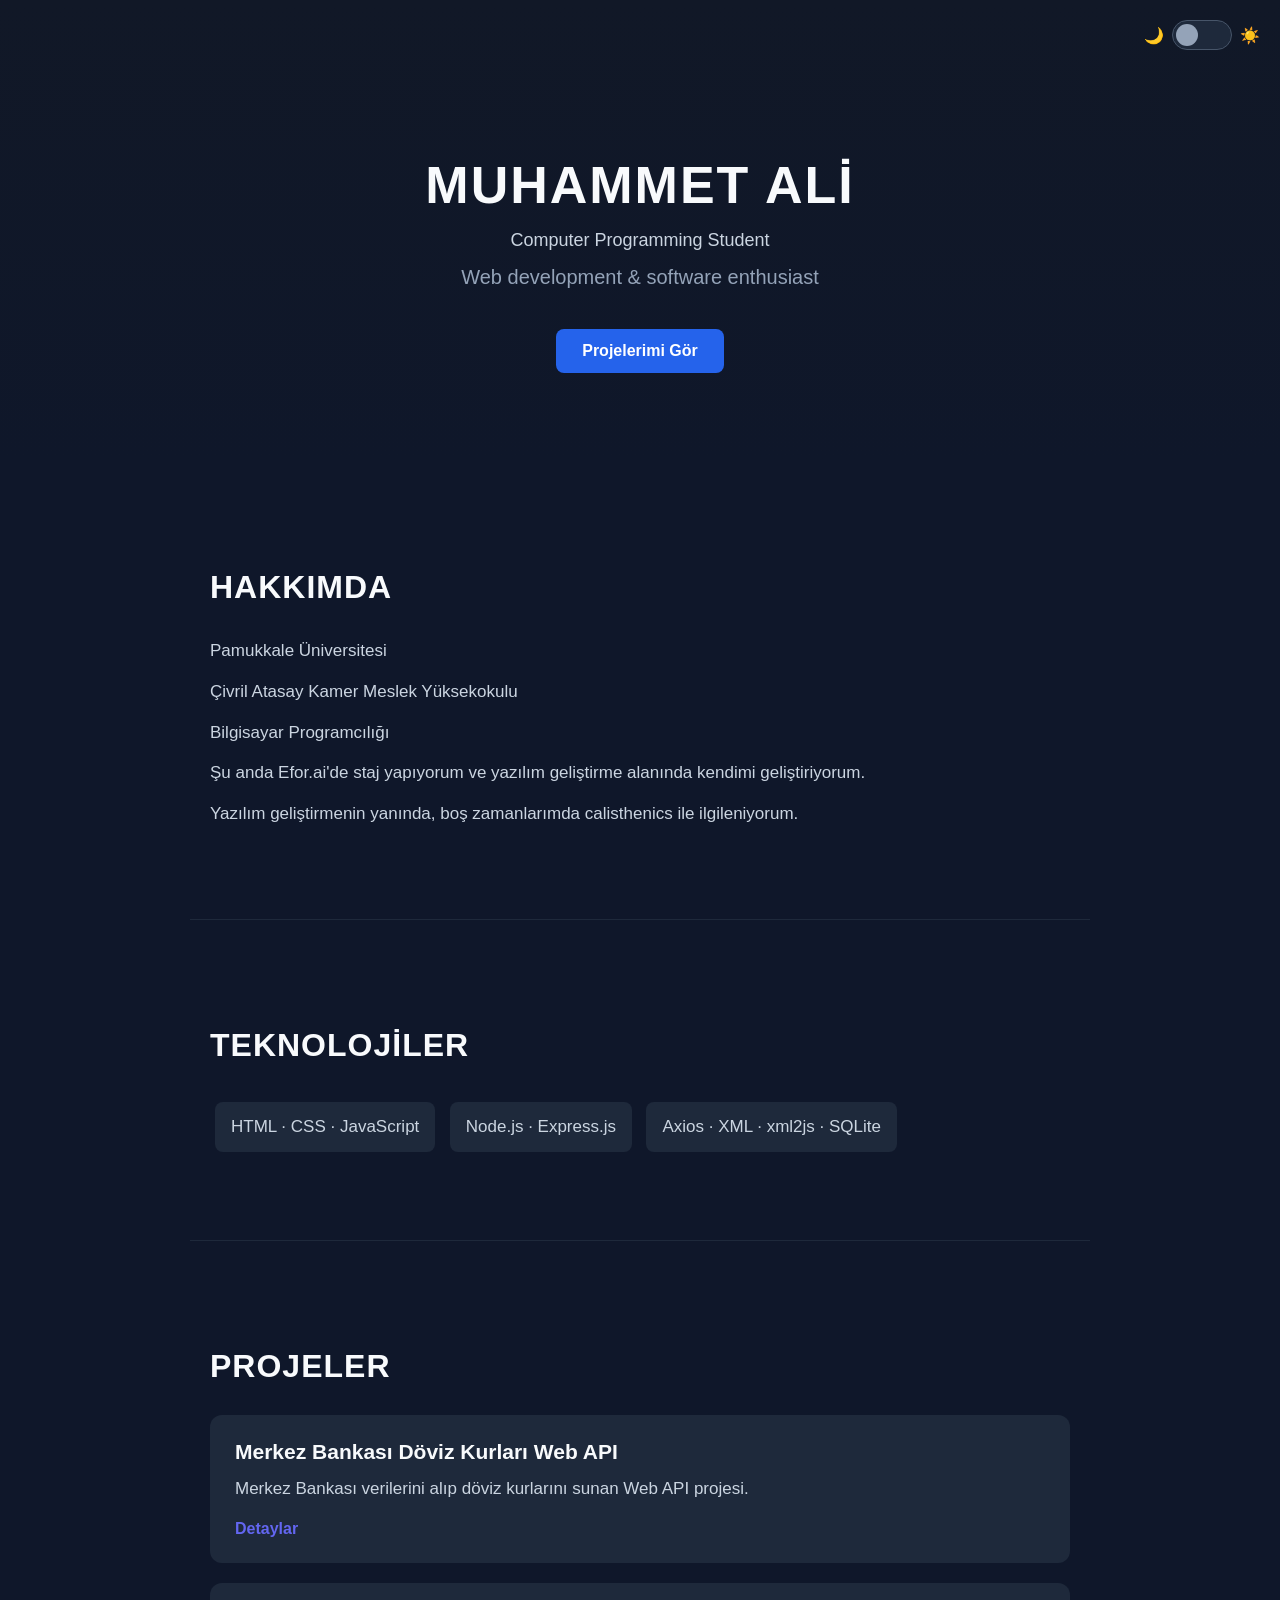
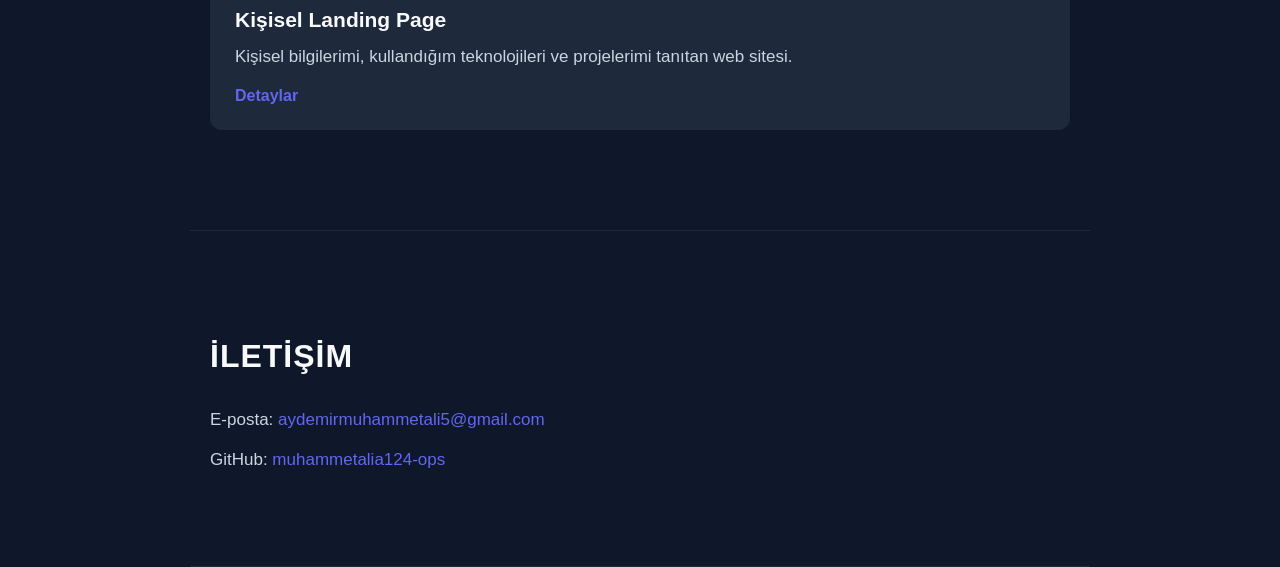
==== muhammet-ali-landing-page/index.html @ eb69b55d "Add files via upload" ====
<!DOCTYPE html>
<html lang="tr">
<head>
    <meta charset="UTF-8">
    <meta name="viewport" content="width=device-width, initial-scale=1.0">
    <title>Muhammet Ali | Computer Programming Student</title>

    <link rel="stylesheet" href="style.css">
</head>

<body>
    <div class="theme-toggle">
        <span>🌙</span>

        <label>
            <input type="checkbox" id="theme-switch">
            <span class="toggle-slider"></span>
        </label>

        <span>☀️</span>
    </div>

    <header>
        <h1>MUHAMMET ALİ</h1>
        <p>Computer Programming Student</p>
        <p class="hero-description">Web development & software enthusiast</p>

        <a href="projeler.html">Projelerimi Gör</a>
    </header>

    <section class="scroll-section">
        <h2>HAKKIMDA</h2>

        <p>Pamukkale Üniversitesi</p>
        <p>Çivril Atasay Kamer Meslek Yüksekokulu</p>
        <p>Bilgisayar Programcılığı</p>

        <p>
            Şu anda Efor.ai'de staj yapıyorum ve
            yazılım geliştirme alanında kendimi geliştiriyorum.
        </p>

        <p>
            Yazılım geliştirmenin yanında, boş zamanlarımda calisthenics ile ilgileniyorum.
        </p>
    </section>

    <section class="scroll-section">
        <h2>TEKNOLOJİLER</h2>

        <p class="tech-list">HTML · CSS · JavaScript</p>
        <p class="tech-list">Node.js · Express.js</p>
        <p class="tech-list">Axios · XML · xml2js · SQLite</p>
    </section>

    <section id="projeler" class="scroll-section">
        <h2>PROJELER</h2>

        <div class="project-card">
            <h3>Merkez Bankası Döviz Kurları Web API</h3>
            <p>Merkez Bankası verilerini alıp döviz kurlarını sunan Web API projesi.</p>
            
            <button class="details-button" onclick="toggleDetails(this)">
                Detaylar
            </button>

            <div class="project-details">
                <h4>Özellikler</h4>
                <p>CRUD · Cache (Önbellekleme)</p>

                <h4>Teknolojiler</h4>
                <p>Node.js · Express · Axios · XML · xml2js · @vercel/ncc</p>
            </div>
        </div>

        <div class="project-card">
            <h3>Kişisel Landing Page</h3>
            <p>Kişisel bilgilerimi, kullandığım teknolojileri ve projelerimi tanıtan web sitesi.</p>

            <button class="details-button" onclick="toggleDetails(this)">
                Detaylar
            </button>

            <div class="project-details">
                <h4>Özellikler</h4>
                <p>Responsive Tasarım · Scroll Animasyonları · Hover Efektleri</p>

                <h4>Teknolojiler</h4>
                <p>HTML · CSS · JavaScript</p>
            </div>
        </div>
    </section>

    <section id="iletisim" class="scroll-section">
        <h2>İLETİŞİM</h2>

        <p>
            E-posta:
            <a href="https://mail.google.com/mail/?view=cm&fs=1&to=aydemirmuhammetali5@gmail.com" target="_blank">
                aydemirmuhammetali5@gmail.com
            </a>
        </p>

        <p>
            GitHub:
            <a href="https://github.com/muhammetalia124-ops" target="_blank">
                muhammetalia124-ops
            </a>
        </p>
    </section>

<script src="script.js"></script>
</body>
</html>
---- muhammet-ali-landing-page/style.css ----
* {
    box-sizing: border-box;
}

body {
    margin: 0;
    font-family: Arial, sans-serif;
    background-color: #0f172a;
    color: #f8fafc;
}

header {
    text-align: center;
    padding: 120px 20px 90px;
    background: linear-gradient(180deg, #111827 0%, #0f172a 100%);
}

header h1 {
    font-size: 52px;
    margin-bottom: 15px;
    letter-spacing: 2px;
}

header p {
    margin: 10px 0;
    font-size: 18px;
    color: #cbd5e1;
}

.hero-description {
    font-size: 20px;
    color: #94a3b8;
    margin-top: 15px;
}

header a {
    display: inline-block;
    margin-top: 30px;
    padding: 13px 26px;
    background-color: #2563eb;
    color: white;
    text-decoration: none;
    border-radius: 8px;
    font-weight: bold;
    transition: 0.2s;
}

header a:hover {
    background-color: #3b82f6;
    transform: translateY(-2px);
}

section {
    max-width: 900px;
    margin: 0 auto;
    padding: 80px 20px;
    border-bottom: 1px solid #1e293b;
}

section h2 {
    font-size: 32px;
    margin-bottom: 30px;
    letter-spacing: 1px;
}

section p {
    font-size: 17px;
    line-height: 1.8;
    margin: 10px 0;
    color: #cbd5e1;
}

.tech-list {
    display: inline-block;
    margin: 8px 5px;
    padding: 10px 16px;
    background-color: #1e293b;
    border-radius: 8px;
    transition: background-color 0.3s ease;
}

.project-card {
    background-color: #1e293b;
    padding: 25px;
    margin-bottom: 20px;
    border-radius: 12px;
    transition: 0.3s ease;
}

.project-card:hover {
    box-shadow: 0 0 20px rgba(99, 102, 241, 0.25);
}

.project-card h3 {
    margin-top: 0;
    margin-bottom: 10px;
    font-size: 21px;
}

.project-card p {
    margin: 0;
}

.project-card a {
    display: block;
    margin-top: 15px;
    color: #6366f1;
    text-decoration: none;
    font-weight: bold;
    transition: color 0.3s ease;
}

.project-card a:hover {
    color: #818cf8;
    text-decoration: underline;
}

#iletisim a {
    color: #6366f1;
    text-decoration: none;
    transition: color 0.3s ease;
}

#iletisim a:hover {
    color: #818cf8;
    text-decoration: underline;
}

.scroll-section {
    opacity: 0;
    transform: translateY(30px);
    transition: opacity 0.7s ease, transform 0.7s ease;
}

.scroll-section.show {
    opacity: 1;
    transform: translateY(0);
}

@media (max-width: 800px) {
    header {
        padding: 80px 20px 60px;
    }

    header h1 {
        font-size: 36px;
    }

    header p {
        font-size: 16px;
    }

    .hero-description {
        font-size: 18px;
    }

    section {
        padding: 60px 20px;
    }

    section h2 {
        font-size: 28px;
    }

    section p {
        font-size: 16px;
    }

    .project-card {
        padding: 20px;
    }

    #iletisim a {
        font-size: 16px;
        overflow-wrap: anywhere;
    }

    .project-card a {
        font-size: 16px;
    }
}

.details-button {
    display: block;
    margin-top: 15px;
    background: none;
    border: none;
    padding: 0;
    color: #6366f1;
    font-size: 16px;
    font-weight: bold;
    cursor: pointer;
    transition: color 0.3s ease;
}

.details-button:hover {
    color: #818cf8;
    text-decoration: underline;
}

.project-details {
    display: none;
    margin-top: 20px;
}

.project-details.show {
    display: block;
}

.project-details h4 {
    margin-bottom: 5px;
}

.project-details p {
    margin-bottom: 15px;
}

.theme-toggle {
    position: fixed;
    top: 20px;
    right: 20px;
    display: flex;
    align-items: center;
    gap: 8px;
    z-index: 1000;
}

.theme-toggle label {
    position: relative;
    width: 60px;
    height: 30px;
    cursor: pointer;
}

.theme-toggle input {
    display: none;
}

.toggle-slider {
    position: absolute;
    inset: 0;
    background-color: #1e293b;
    border: 1px solid #475569;
    border-radius: 30px;
    transition: 0.3s ease;
}

.toggle-slider::before {
    content: "";
    position: absolute;
    width: 22px;
    height: 22px;
    left: 3px;
    top: 3px;
    background-color: #94a3b8;
    border-radius: 50%;
    transition: 0.3s ease;
}

.theme-toggle input:checked + .toggle-slider {
    background-color: #e2e8f0;
}

.theme-toggle input:checked + .toggle-slider::before {
    transform: translateX(30px);
    background-color: #f59e0b;
}

body.light-theme {
    background-color: #f1f5f9;
    color: #172033;
}

body.light-theme header {
    background: linear-gradient(180deg, #ffffff 0%, #f1f5f9 100%);
}

body.light-theme header p,
body.light-theme section p {
    color: #475569;
}

body.light-theme section {
    border-bottom-color: #cbd5e1;
}

body.light-theme .tech-list {
    background-color: #e2e8f0;
}

body.light-theme .project-card {
    background-color: #e2e8f0;
}

body.light-theme .project-card a,
body.light-theme #iletisim a,
body.light-theme .details-button {
    color: #b45309;
}

body.light-theme .project-card a:hover,
body.light-theme #iletisim a:hover,
body.light-theme .details-button:hover {
    color: #d97706;
}

body.light-theme .tech-list:hover {
    background-color: #f59e0b;
}

body.light-theme .project-card:hover {
    box-shadow: 0 0 20px rgba(245, 158, 11, 0.25);
}

.back-button {
    position: fixed;
    top: 20px;
    left: 20px;
    color: #64748b;
    text-decoration: none;
    font-size: 32px;
    font-weight: bold;
    z-index: 1000;
}

.tech-list:hover {
    background-color: #6366f1;
}
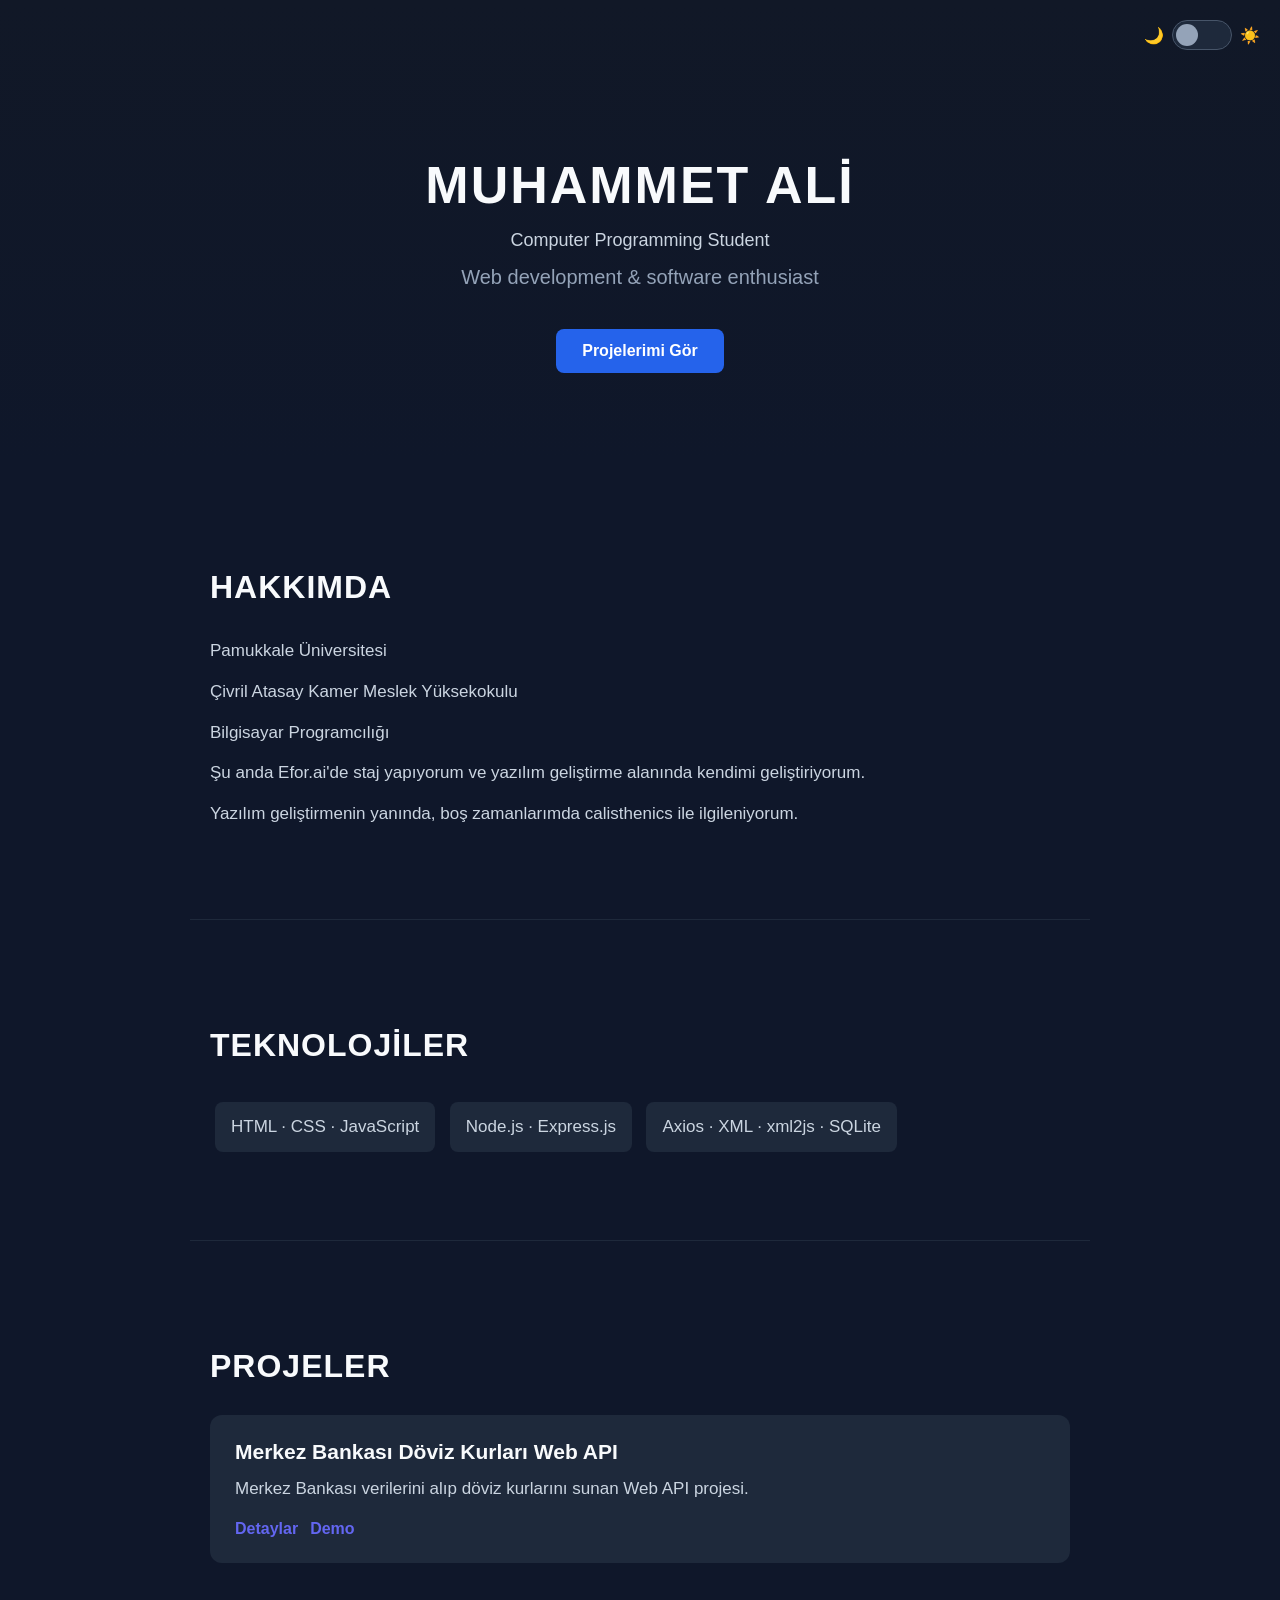
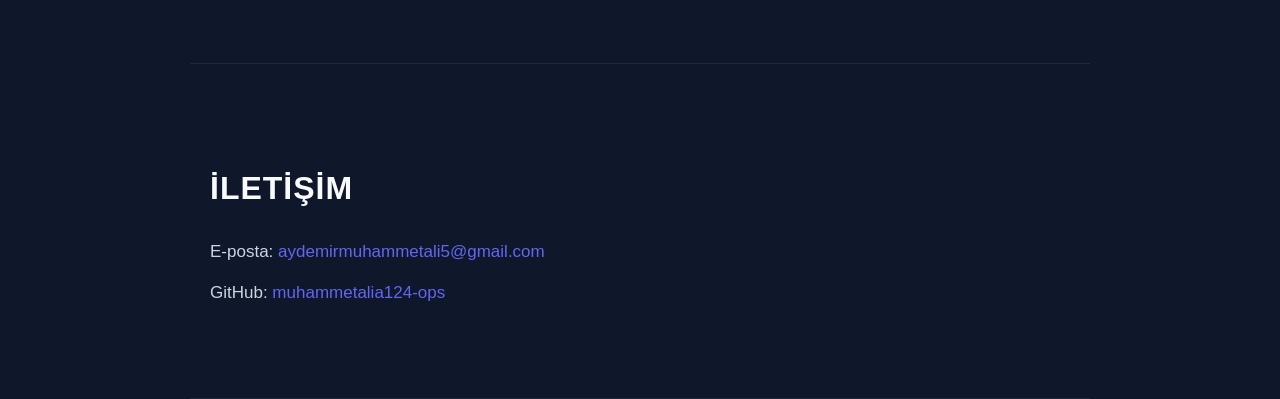
==== commit 7558be3f: "Add files via upload" ====
--- a/muhammet-ali-landing-page/index.html
+++ b/muhammet-ali-landing-page/index.html
@@ -59,10 +59,16 @@
         <div class="project-card">
             <h3>Merkez Bankası Döviz Kurları Web API</h3>
             <p>Merkez Bankası verilerini alıp döviz kurlarını sunan Web API projesi.</p>
-            
-            <button class="details-button" onclick="toggleDetails(this)">
-                Detaylar
-            </button>
+
+            <div class="project-actions">
+                <button class="details-button" onclick="toggleDetails(this)">
+                    Detaylar
+                </button>
+
+                <a href="https://merkez-bankasi-doviz-api.onrender.com" target="_blank" rel="noopener noreferrer" class="details-button">
+                    Demo
+                </a>
+            </div>
 
             <div class="project-details">
                 <h4>Özellikler</h4>
@@ -70,23 +76,6 @@
 
                 <h4>Teknolojiler</h4>
                 <p>Node.js · Express · Axios · XML · xml2js · @vercel/ncc</p>
-            </div>
-        </div>
-
-        <div class="project-card">
-            <h3>Kişisel Landing Page</h3>
-            <p>Kişisel bilgilerimi, kullandığım teknolojileri ve projelerimi tanıtan web sitesi.</p>
-
-            <button class="details-button" onclick="toggleDetails(this)">
-                Detaylar
-            </button>
-
-            <div class="project-details">
-                <h4>Özellikler</h4>
-                <p>Responsive Tasarım · Scroll Animasyonları · Hover Efektleri</p>
-
-                <h4>Teknolojiler</h4>
-                <p>HTML · CSS · JavaScript</p>
             </div>
         </div>
     </section>
--- a/muhammet-ali-landing-page/style.css
+++ b/muhammet-ali-landing-page/style.css
@@ -180,9 +180,17 @@
     }
 }
 
+.project-actions {
+    display: flex;
+    flex-wrap: wrap;
+    gap: 12px;
+    margin-top: 15px;
+    align-items: center;
+}
+
 .details-button {
-    display: block;
-    margin-top: 15px;
+    display: inline-block;
+    margin-top: 0;
     background: none;
     border: none;
     padding: 0;
@@ -191,6 +199,7 @@
     font-weight: bold;
     cursor: pointer;
     transition: color 0.3s ease;
+    text-decoration: none;
 }
 
 .details-button:hover {
@@ -198,6 +207,11 @@
     text-decoration: underline;
 }
 
+.project-card a.details-button {
+    display: inline-block;
+    margin-top: 0;
+}
+
 .project-details {
     display: none;
     margin-top: 20px;
@@ -216,7 +230,7 @@
 }
 
 .theme-toggle {
-    position: fixed;
+    position: absolute;
     top: 20px;
     right: 20px;
     display: flex;
@@ -325,4 +339,13 @@
 
 .tech-list:hover {
     background-color: #6366f1;
-}+}
+
+.details-button:hover {
+    text-decoration: none !important;
+}
+
+body {
+  user-select: none;
+  cursor: default;
+}
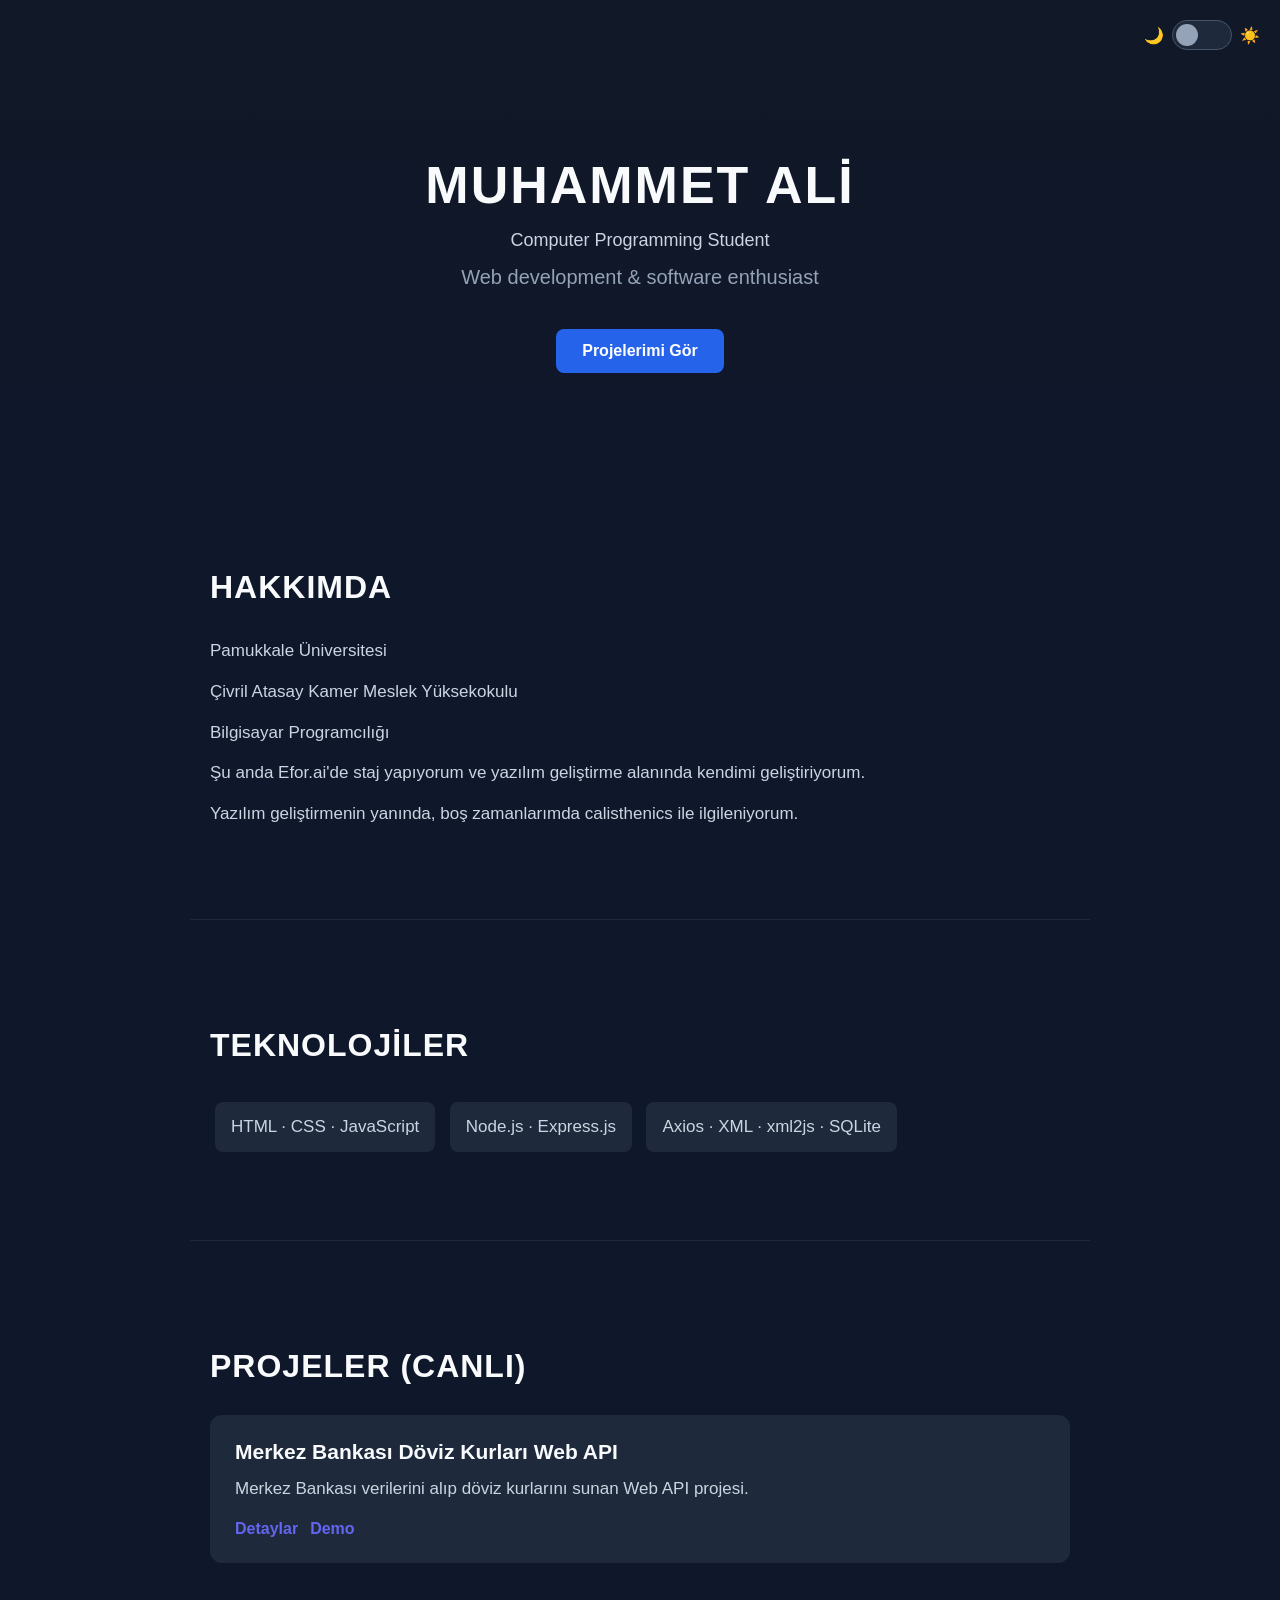
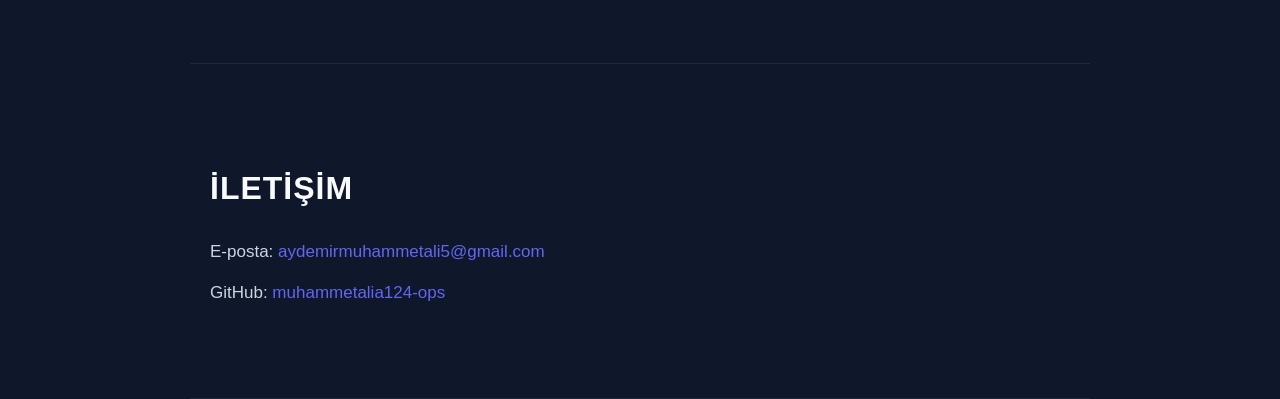
==== commit 5f720acc: "Add files via upload" ====
--- a/muhammet-ali-landing-page/index.html
+++ b/muhammet-ali-landing-page/index.html
@@ -54,7 +54,7 @@
     </section>
 
     <section id="projeler" class="scroll-section">
-        <h2>PROJELER</h2>
+        <h2>PROJELER (CANLI)</h2>
 
         <div class="project-card">
             <h3>Merkez Bankası Döviz Kurları Web API</h3>
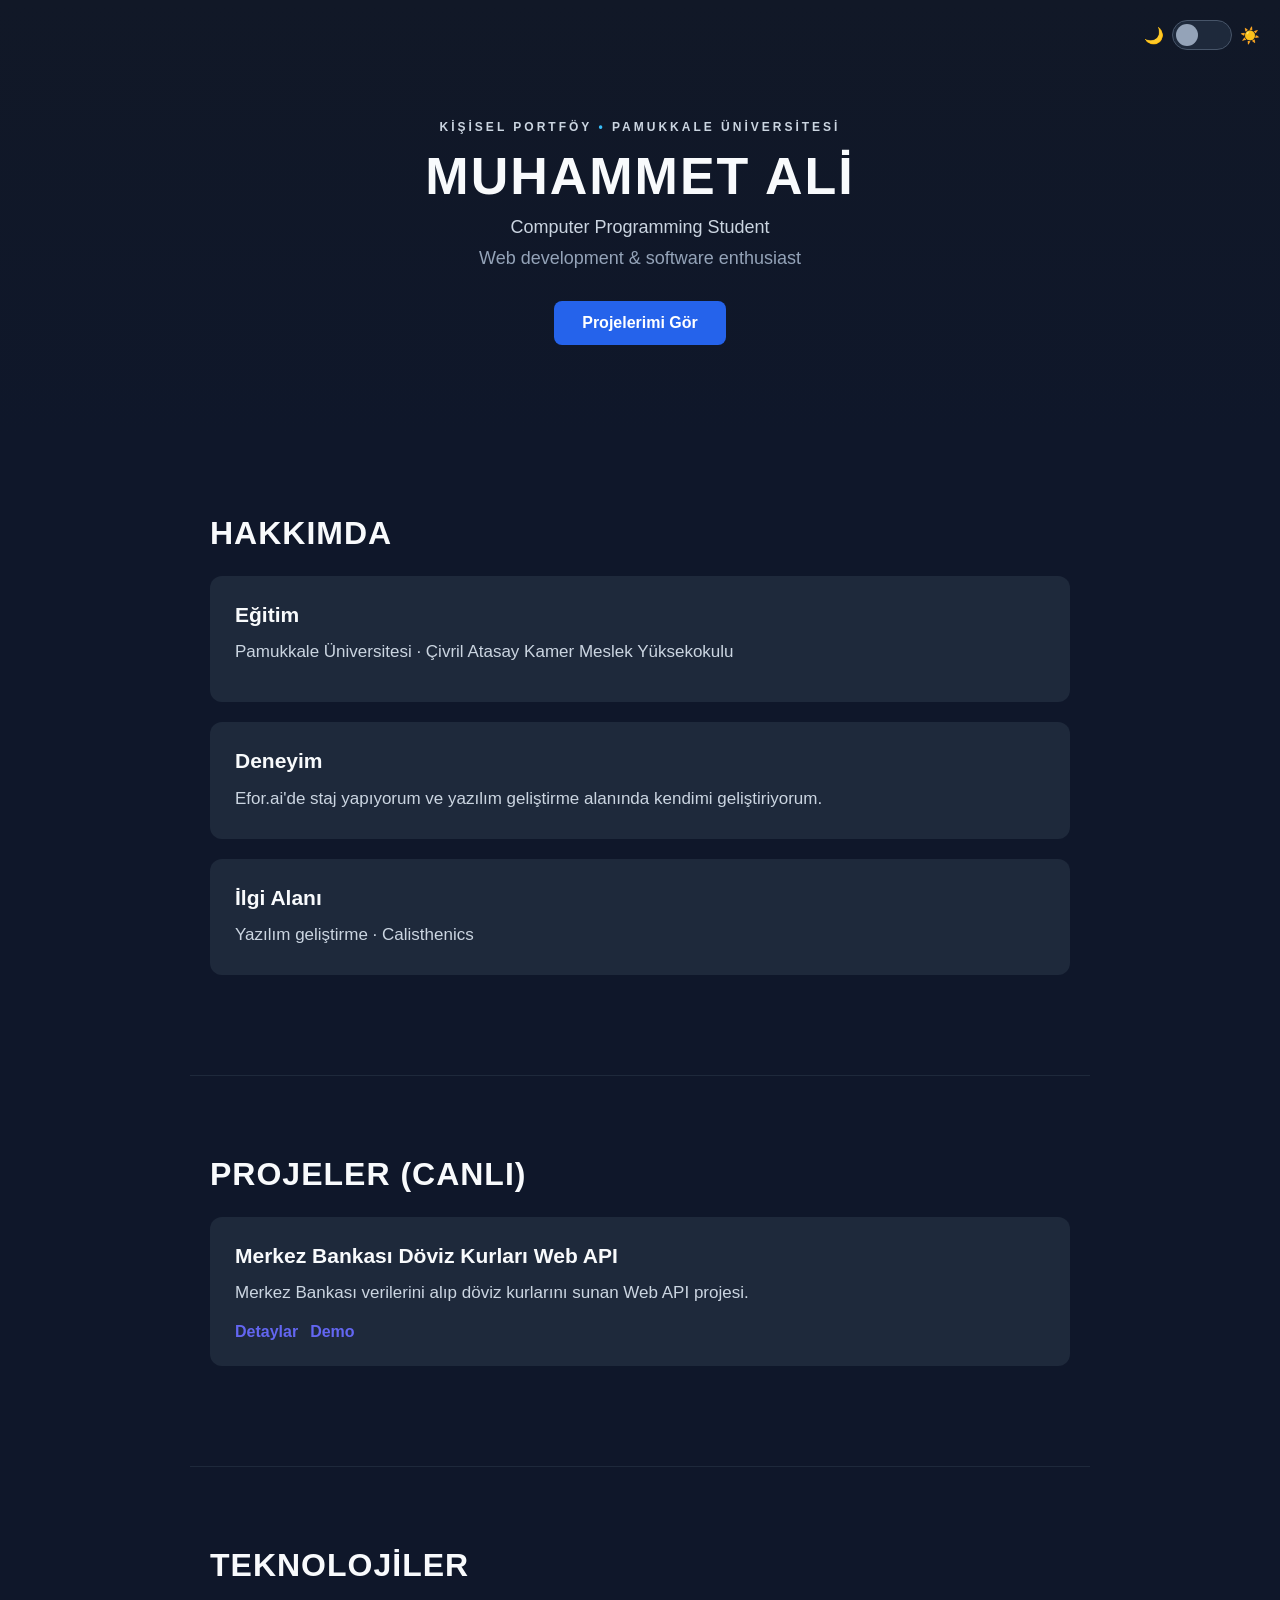
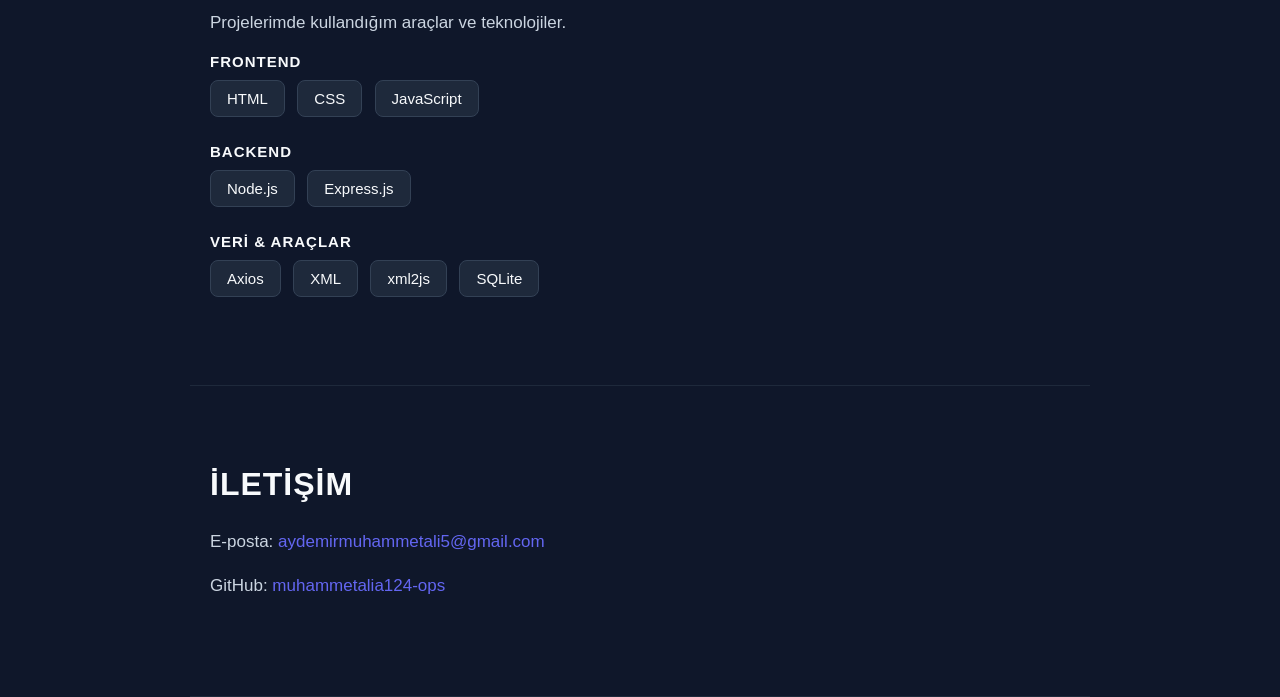
==== commit dd0b494c: "Add files via upload" ====
--- a/muhammet-ali-landing-page/index.html
+++ b/muhammet-ali-landing-page/index.html
@@ -21,6 +21,7 @@
     </div>
 
     <header>
+        <p class="hero-eyebrow">KİŞİSEL PORTFÖY <b class="eyebrow-dot">•</b> PAMUKKALE ÜNİVERSİTESİ</p>
         <h1>MUHAMMET ALİ</h1>
         <p>Computer Programming Student</p>
         <p class="hero-description">Web development & software enthusiast</p>
@@ -31,26 +32,25 @@
     <section class="scroll-section">
         <h2>HAKKIMDA</h2>
 
-        <p>Pamukkale Üniversitesi</p>
-        <p>Çivril Atasay Kamer Meslek Yüksekokulu</p>
-        <p>Bilgisayar Programcılığı</p>
+        <div class="project-card">
+            <h3>Eğitim</h3>
+            <p>Pamukkale Üniversitesi · Çivril Atasay Kamer Meslek Yüksekokulu</p>
 
-        <p>
-            Şu anda Efor.ai'de staj yapıyorum ve
-            yazılım geliştirme alanında kendimi geliştiriyorum.
-        </p>
+            <div class="project-details">
+                <h4>Program</h4>
+                <p>Bilgisayar Programcılığı</p>
+            </div>
+        </div>
 
-        <p>
-            Yazılım geliştirmenin yanında, boş zamanlarımda calisthenics ile ilgileniyorum.
-        </p>
-    </section>
+        <div class="project-card">
+            <h3>Deneyim</h3>
+            <p>Efor.ai'de staj yapıyorum ve yazılım geliştirme alanında kendimi geliştiriyorum.</p>
+        </div>
 
-    <section class="scroll-section">
-        <h2>TEKNOLOJİLER</h2>
-
-        <p class="tech-list">HTML · CSS · JavaScript</p>
-        <p class="tech-list">Node.js · Express.js</p>
-        <p class="tech-list">Axios · XML · xml2js · SQLite</p>
+        <div class="project-card">
+            <h3>İlgi Alanı</h3>
+            <p>Yazılım geliştirme · Calisthenics</p>
+        </div>
     </section>
 
     <section id="projeler" class="scroll-section">
@@ -80,6 +80,33 @@
         </div>
     </section>
 
+    <section class="scroll-section">
+        <h2>TEKNOLOJİLER</h2>
+
+        <p>Projelerimde kullandığım araçlar ve teknolojiler.</p>
+
+        <div class="tech-row">
+            <span class="tech-row-label">Frontend</span>
+            <span class="tech-list">HTML</span>
+            <span class="tech-list">CSS</span>
+            <span class="tech-list">JavaScript</span>
+        </div>
+
+        <div class="tech-row">
+            <span class="tech-row-label">Backend</span>
+            <span class="tech-list">Node.js</span>
+            <span class="tech-list">Express.js</span>
+        </div>
+
+        <div class="tech-row">
+            <span class="tech-row-label">Veri &amp; Araçlar</span>
+            <span class="tech-list">Axios</span>
+            <span class="tech-list">XML</span>
+            <span class="tech-list">xml2js</span>
+            <span class="tech-list">SQLite</span>
+        </div>
+    </section>
+
     <section id="iletisim" class="scroll-section">
         <h2>İLETİŞİM</h2>
 
--- a/muhammet-ali-landing-page/style.css
+++ b/muhammet-ali-landing-page/style.css
@@ -15,28 +15,42 @@
     background: linear-gradient(180deg, #111827 0%, #0f172a 100%);
 }
 
+header .hero-eyebrow {
+    font-size: 12px;
+    letter-spacing: 3px;
+    font-weight: 600;
+    text-transform: uppercase;
+    color: #cbd5e1;
+    margin: 0 0 14px;
+}
+
+header .hero-eyebrow .eyebrow-dot {
+    color: #38bdf8;
+}
+
 header h1 {
     font-size: 52px;
-    margin-bottom: 15px;
+    margin: 0 0 12px;
     letter-spacing: 2px;
+    line-height: 1.1;
 }
 
 header p {
-    margin: 10px 0;
+    margin: 0 0 10px;
     font-size: 18px;
     color: #cbd5e1;
 }
 
 .hero-description {
-    font-size: 20px;
+    font-size: 18px;
     color: #94a3b8;
-    margin-top: 15px;
+    margin: 0;
 }
 
 header a {
     display: inline-block;
-    margin-top: 30px;
-    padding: 13px 26px;
+    margin-top: 32px;
+    padding: 13px 28px;
     background-color: #2563eb;
     color: white;
     text-decoration: none;
@@ -59,24 +73,44 @@
 
 section h2 {
     font-size: 32px;
-    margin-bottom: 30px;
+    margin: 0 0 24px;
     letter-spacing: 1px;
 }
 
 section p {
     font-size: 17px;
     line-height: 1.8;
-    margin: 10px 0;
+    margin: 0 0 14px;
     color: #cbd5e1;
+}
+
+.tech-row {
+    margin: 0 0 18px;
+}
+
+.tech-row:last-of-type {
+    margin-bottom: 0;
+}
+
+.tech-row-label {
+    display: block;
+    margin: 0 0 10px;
+    font-size: 15px;
+    font-weight: bold;
+    letter-spacing: 1px;
+    text-transform: uppercase;
+    color: #f8fafc;
 }
 
 .tech-list {
     display: inline-block;
-    margin: 8px 5px;
-    padding: 10px 16px;
+    margin: 0 8px 8px 0;
+    padding: 9px 16px;
+    font-size: 15px;
     background-color: #1e293b;
+    border: 1px solid #334155;
     border-radius: 8px;
-    transition: background-color 0.3s ease;
+    transition: background-color 0.3s ease, border-color 0.3s ease;
 }
 
 .project-card {
@@ -92,13 +126,18 @@
 }
 
 .project-card h3 {
-    margin-top: 0;
-    margin-bottom: 10px;
+    margin: 0 0 10px;
     font-size: 21px;
+    line-height: 1.3;
 }
 
 .project-card p {
-    margin: 0;
+    margin: 0 0 10px;
+    line-height: 1.7;
+}
+
+.project-card p:last-child {
+    margin-bottom: 0;
 }
 
 .project-card a {
@@ -151,7 +190,7 @@
     }
 
     .hero-description {
-        font-size: 18px;
+        font-size: 17px;
     }
 
     section {
@@ -177,6 +216,27 @@
 
     .project-card a {
         font-size: 16px;
+    }
+
+    .tech-row-label {
+        font-size: 14px;
+    }
+
+    .tech-list {
+        font-size: 14px;
+        padding: 8px 14px;
+        margin: 0 6px 6px 0;
+    }
+
+    .back-button {
+        top: 14px;
+        left: 14px;
+        font-size: 26px;
+    }
+
+    .theme-toggle {
+        top: 14px;
+        right: 14px;
     }
 }
 
@@ -215,6 +275,8 @@
 .project-details {
     display: none;
     margin-top: 20px;
+    padding-top: 16px;
+    border-top: 1px solid #334155;
 }
 
 .project-details.show {
@@ -222,11 +284,15 @@
 }
 
 .project-details h4 {
-    margin-bottom: 5px;
+    margin: 0 0 6px;
+    font-size: 15px;
+    letter-spacing: 1px;
+    text-transform: uppercase;
+    color: #f8fafc;
 }
 
 .project-details p {
-    margin-bottom: 15px;
+    margin: 0 0 16px;
 }
 
 .theme-toggle {
@@ -300,6 +366,8 @@
 
 body.light-theme .tech-list {
     background-color: #e2e8f0;
+    border-color: #cbd5e1;
+    color: #0f172a;
 }
 
 body.light-theme .project-card {
@@ -318,12 +386,27 @@
     color: #d97706;
 }
 
+body.light-theme .tech-row-label,
+body.light-theme .project-details h4 {
+    color: #0f172a;
+}
+
+body.light-theme .project-details {
+    border-top-color: #cbd5e1;
+}
+
+body.light-theme .eyebrow-dot {
+    color: #0284c7;
+}
+
+body.light-theme .project-card:hover {
+    box-shadow: 0 0 20px rgba(245, 158, 11, 0.25);
+}
+
 body.light-theme .tech-list:hover {
     background-color: #f59e0b;
-}
-
-body.light-theme .project-card:hover {
-    box-shadow: 0 0 20px rgba(245, 158, 11, 0.25);
+    border-color: #f59e0b;
+    color: #ffffff;
 }
 
 .back-button {
@@ -334,7 +417,18 @@
     text-decoration: none;
     font-size: 32px;
     font-weight: bold;
+    line-height: 1;
     z-index: 1000;
+    transition: color 0.3s ease, transform 0.3s ease;
+}
+
+.back-button:hover {
+    color: #38bdf8;
+    transform: translateX(-3px);
+}
+
+body.light-theme .back-button:hover {
+    color: #b45309;
 }
 
 .tech-list:hover {
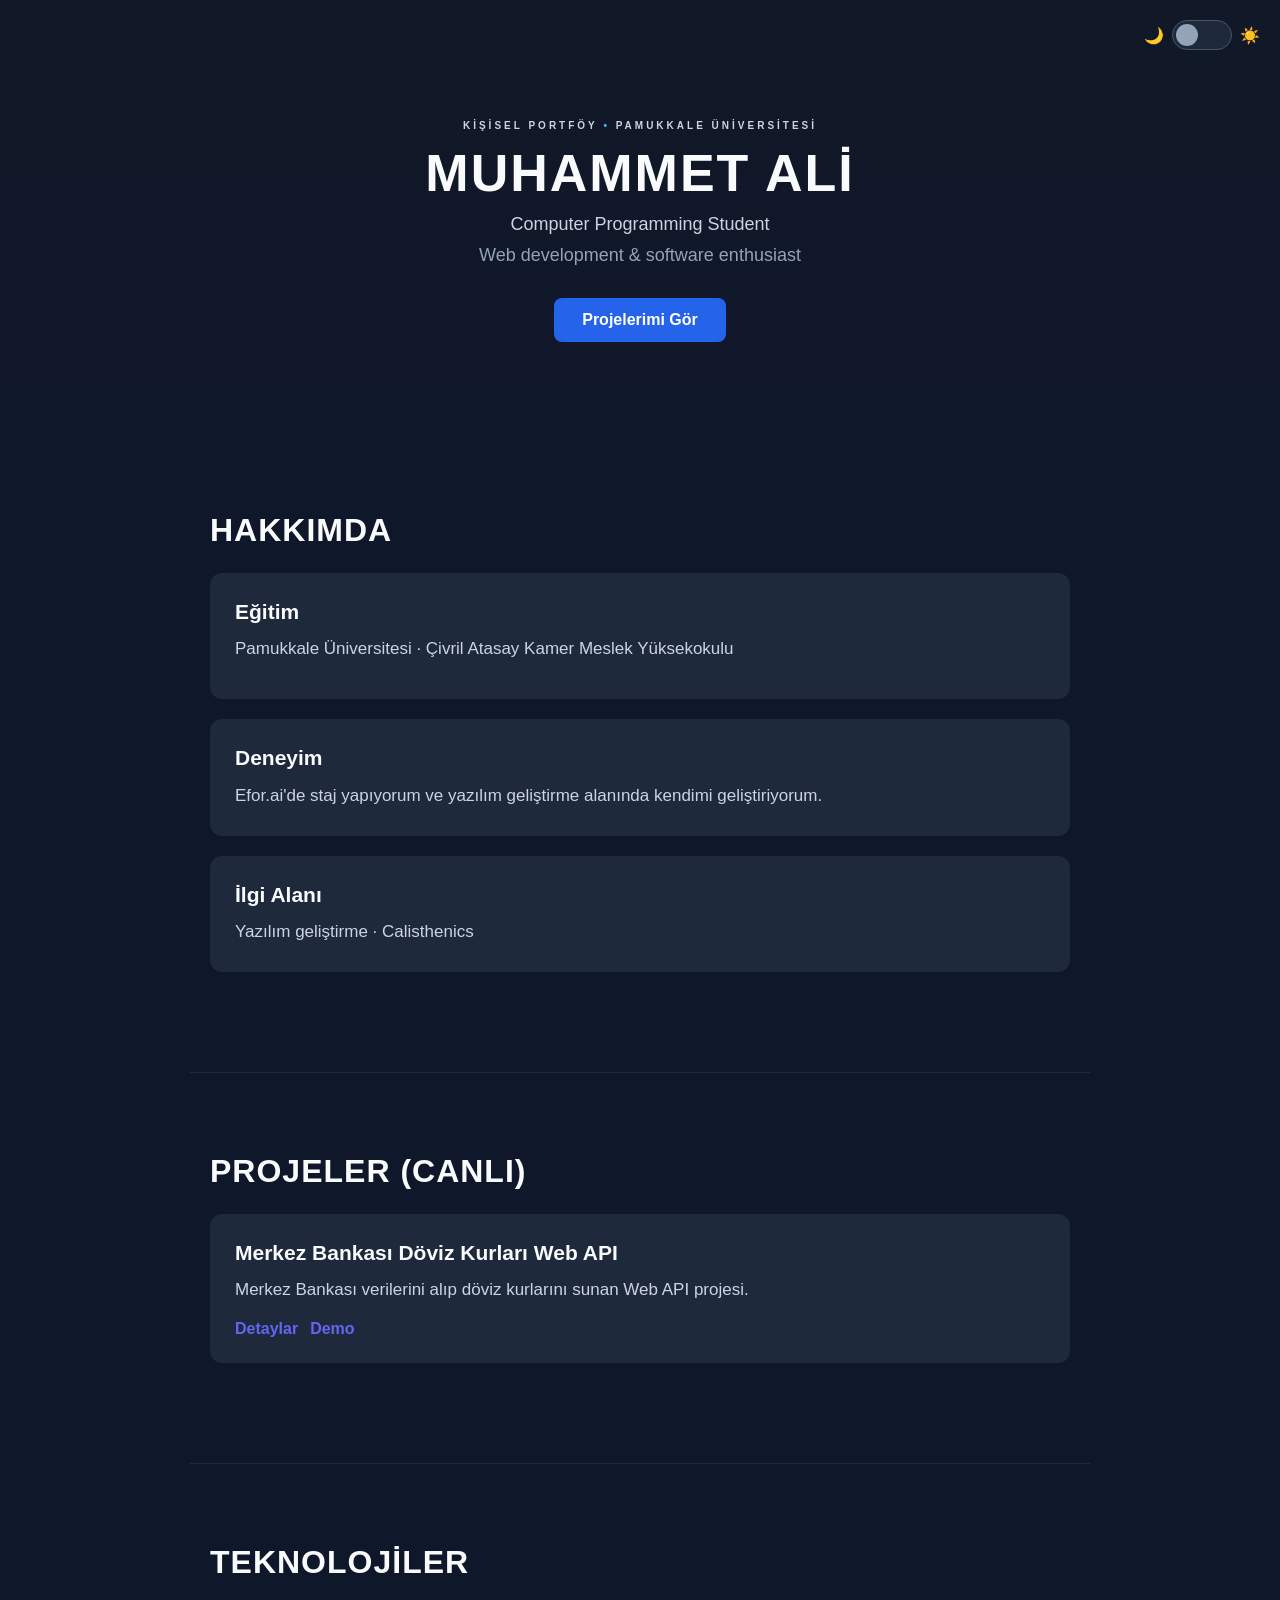
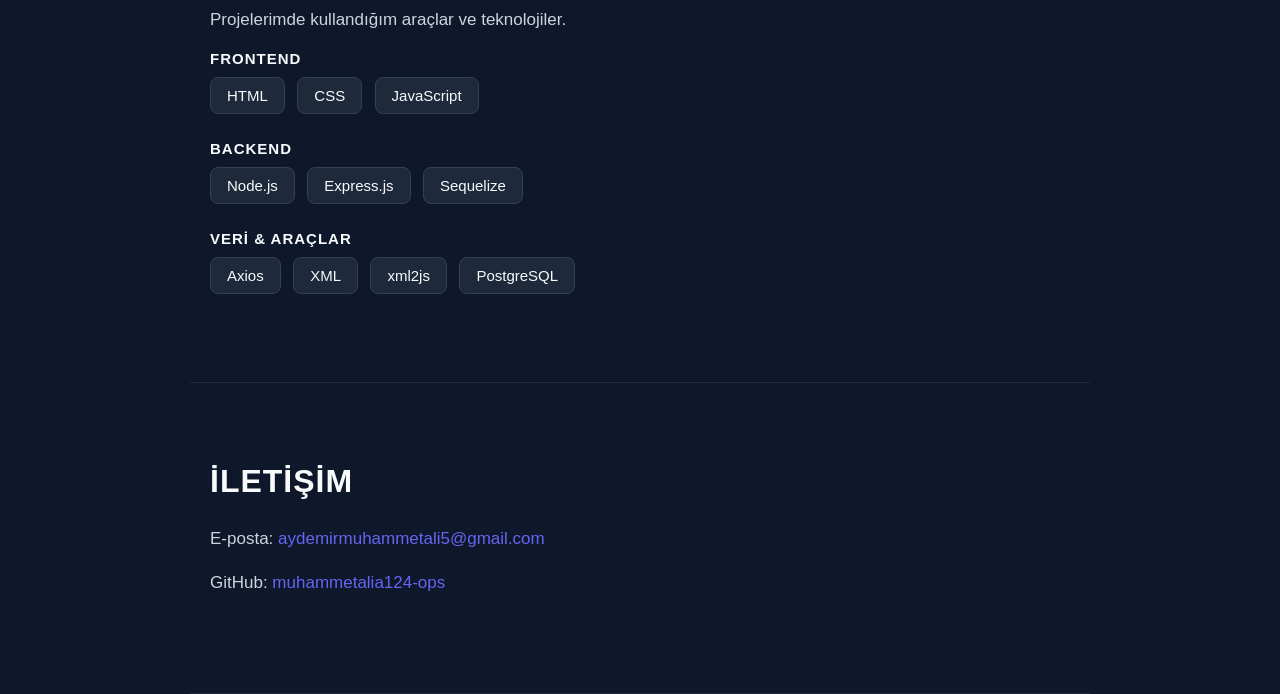
==== commit 6ac0e854: "Add files via upload" ====
--- a/muhammet-ali-landing-page/index.html
+++ b/muhammet-ali-landing-page/index.html
@@ -72,10 +72,10 @@
 
             <div class="project-details">
                 <h4>Özellikler</h4>
-                <p>CRUD · Cache (Önbellekleme)</p>
+                <p>Güncel döviz kurları · Alış/satış fiyatları · Kayıtlı kurlarla kesintisiz kullanım</p>
 
                 <h4>Teknolojiler</h4>
-                <p>Node.js · Express · Axios · XML · xml2js · @vercel/ncc</p>
+                <p>Node.js · Express · Sequelize · PostgreSQL · Axios · XML · xml2js</p>
             </div>
         </div>
     </section>
@@ -96,6 +96,7 @@
             <span class="tech-row-label">Backend</span>
             <span class="tech-list">Node.js</span>
             <span class="tech-list">Express.js</span>
+            <span class="tech-list">Sequelize</span>
         </div>
 
         <div class="tech-row">
@@ -103,7 +104,7 @@
             <span class="tech-list">Axios</span>
             <span class="tech-list">XML</span>
             <span class="tech-list">xml2js</span>
-            <span class="tech-list">SQLite</span>
+            <span class="tech-list">PostgreSQL</span>
         </div>
     </section>
 
--- a/muhammet-ali-landing-page/style.css
+++ b/muhammet-ali-landing-page/style.css
@@ -16,7 +16,7 @@
 }
 
 header .hero-eyebrow {
-    font-size: 12px;
+    font-size: 10px;
     letter-spacing: 3px;
     font-weight: 600;
     text-transform: uppercase;
@@ -410,7 +410,7 @@
 }
 
 .back-button {
-    position: fixed;
+    position: absolute; 
     top: 20px;
     left: 20px;
     color: #64748b;
@@ -442,4 +442,4 @@
 body {
   user-select: none;
   cursor: default;
-}
+}
